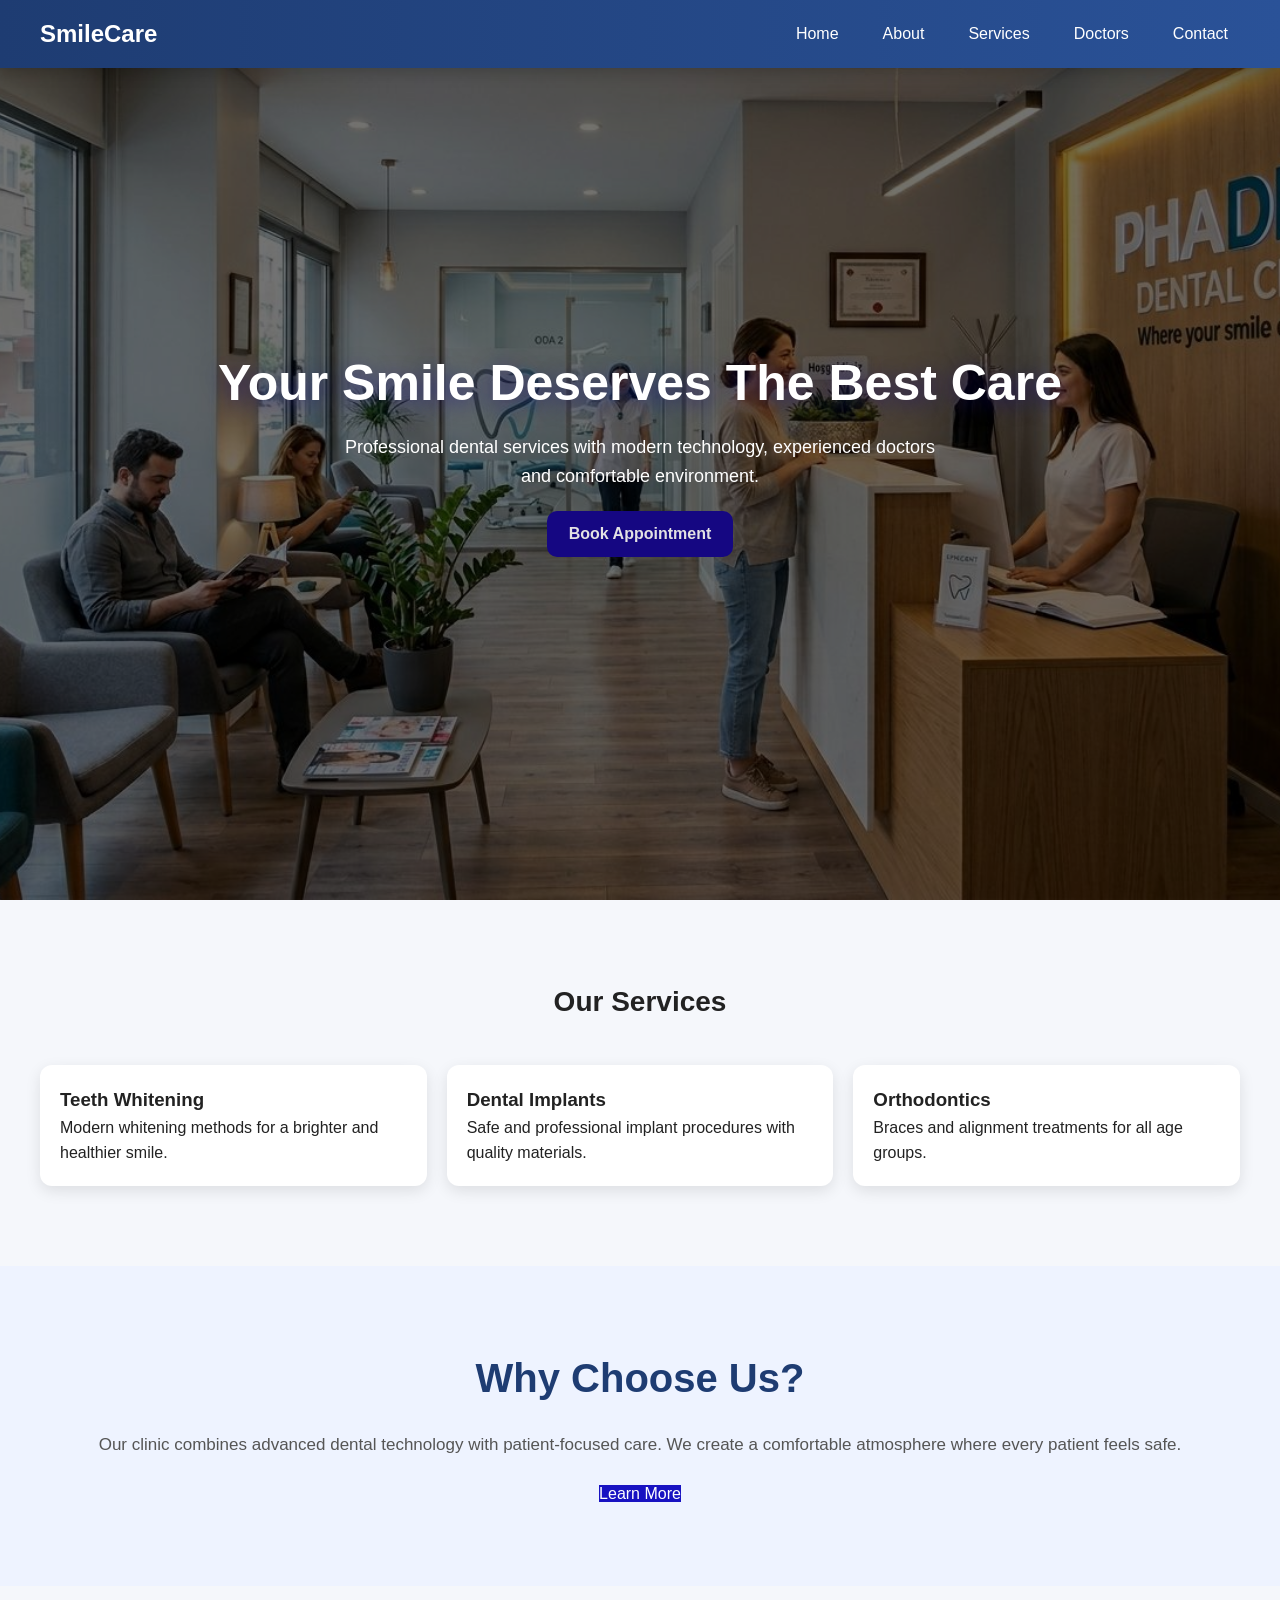
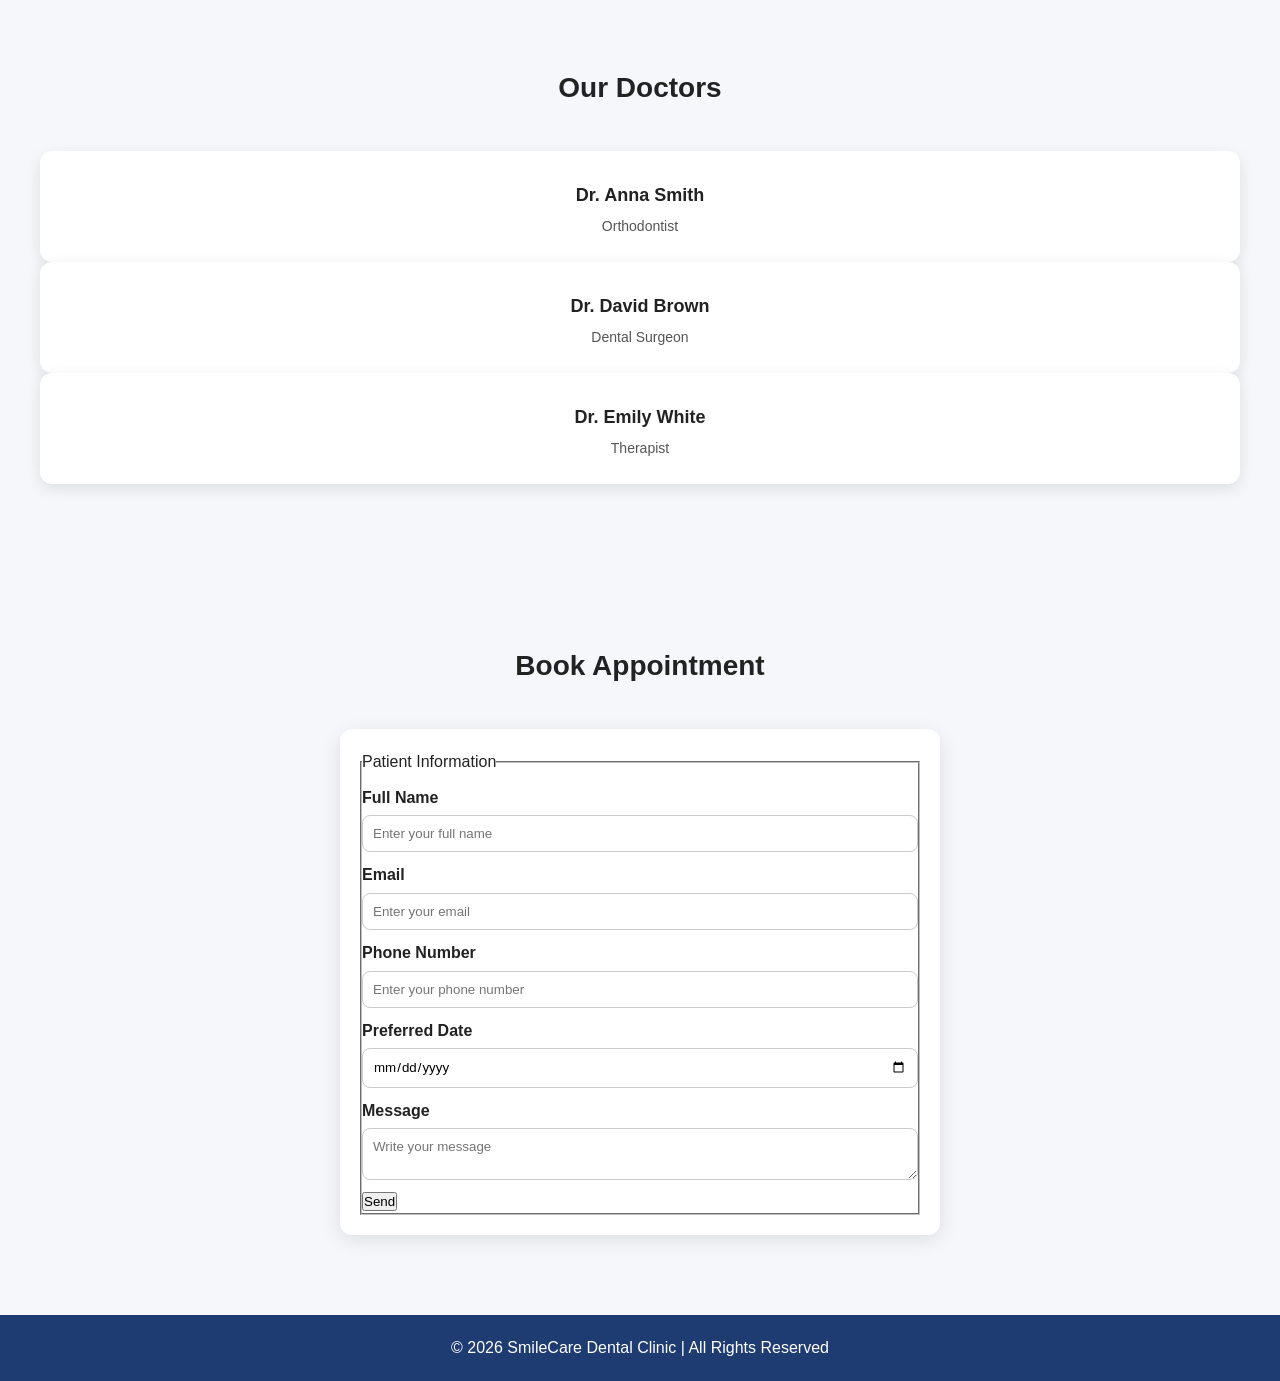
==== index.html @ df33c520 "first commit" ====
<!DOCTYPE html>
<html lang="en">

<head>
    <meta charset="UTF-8">
    <meta name="viewport" content="width=device-width, initial-scale=1.0">
    <title>Dental Clinic</title>

    <!-- Common CSS File -->
    <link rel="stylesheet" href="css/style.css">
</head>

<body>

    <!-- HEADER -->
    <header class="header">

        <div class="logo">
            <h1>SmileCare</h1>
        </div>

        <nav class="navbar">
            <ul class="nav-links">
                <li><a href="index.html">Home</a></li>
                <li><a href="about.html">About</a></li>
                <li><a href="services.html">Services</a></li>
                <li><a href="doctors.html">Doctors</a></li>
                <li><a href="contact.html">Contact</a></li>
            </ul>
        </nav>

    </header>

    <!-- HERO SECTION -->
    <main>

        <section class="hero">

            <div class="hero-content">

                <h2>Your Smile Deserves The Best Care</h2>

                <p>
                    Professional dental services with modern technology,
                    experienced doctors and comfortable environment.
                </p>

                <a href="contact.html" class="btn">
                    Book Appointment
                </a>

            </div>

        </section>

        <!-- SERVICES SECTION -->
        <section class="services">

            <h2 class="section-title">Our Services</h2>

            <div class="service-cards">

                <article class="card">

                    <h3>Teeth Whitening</h3>

                    <p>
                        Modern whitening methods for a brighter and healthier smile.
                    </p>

                </article>

                <article class="card">

                    <h3>Dental Implants</h3>

                    <p>
                        Safe and professional implant procedures with quality materials.
                    </p>

                </article>

                <article class="card">

                    <h3>Orthodontics</h3>

                    <p>
                        Braces and alignment treatments for all age groups.
                    </p>

                </article>

            </div>

        </section>

        <!-- ABOUT SECTION -->
        <section class="about-preview">

            <div class="about-text">

                <h2>Why Choose Us?</h2>

                <p>
                    Our clinic combines advanced dental technology with patient-focused care.
                    We create a comfortable atmosphere where every patient feels safe.
                </p>

                <a href="about.html" class="btn-secondary">
                    Learn More
                </a>

            </div>

        </section>

        <!-- DOCTORS SECTION -->
        <section class="doctors-preview">

            <h2 class="section-title">Our Doctors</h2>

            <div class="doctor-container">

                <article class="doctor-card">

                    <h3>Dr. Anna Smith</h3>

                    <p>Orthodontist</p>

                </article>

                <article class="doctor-card">

                    <h3>Dr. David Brown</h3>

                    <p>Dental Surgeon</p>

                </article>

                <article class="doctor-card">

                    <h3>Dr. Emily White</h3>

                    <p>Therapist</p>

                </article>

            </div>

        </section>

        <!-- APPOINTMENT FORM -->
        <section class="appointment">

            <h2 class="section-title">Book Appointment</h2>

            <form class="appointment-form">

                <fieldset>

                    <legend>Patient Information</legend>

                    <label for="fullname">Full Name</label>
                    <input type="text" id="fullname" name="fullname" placeholder="Enter your full name">

                    <label for="email">Email</label>
                    <input type="email" id="email" name="email" placeholder="Enter your email">

                    <label for="phone">Phone Number</label>
                    <input type="tel" id="phone" name="phone" placeholder="Enter your phone number">

                    <label for="date">Preferred Date</label>
                    <input type="date" id="date" name="date">

                    <label for="message">Message</label>
                    <textarea id="message" name="message" placeholder="Write your message"></textarea>

                    <button type="submit" class="submit-btn">
                        Send
                    </button>

                </fieldset>

            </form>

        </section>

    </main>

    <!-- FOOTER -->
    <footer class="footer">

        <p>
            © 2026 SmileCare Dental Clinic | All Rights Reserved
        </p>

    </footer>

    <!-- JavaScript File -->
    <script src="js/script.js"></script>

</body>

</html>
---- css/style.css ----
/* RESET */
* {
    margin: 0;
    padding: 0;
    box-sizing: border-box;
    font-family: Arial, sans-serif;
}

body {
    background: #f5f7fb;
    color: #222;
    line-height: 1.6;
}

/* ================= HEADER ================= */

.header {
    position: fixed;
    top: 0;
    left: 0;
    width: 100%;
    background: linear-gradient(90deg, #1e3c72, #2a5298);
    display: flex;
    justify-content: space-between;
    align-items: center;
    padding: 15px 40px;
    z-index: 1000;
    box-shadow: 0 4px 15px rgba(0, 0, 0, 0.2);
}

.logo h1 {
    color: white;
    font-size: 24px;
}

.nav-links {
    list-style: none;
    display: flex;
    gap: 20px;
}

.nav-links a {
    color: white;
    text-decoration: none;
    padding: 8px 12px;
    border-radius: 6px;
    transition: 0.3s;
}

.nav-links a:hover,
.nav-links a.active {
    background: rgba(255, 255, 255, 0.2);
}

/* ================= HERO ================= */

.hero {
    height: 100vh;
    width: 100%;

    background-image: url("../images/PhadentDentalClinicPhoto.jpeg");
    background-size: cover;
    background-position: center;
    background-repeat: no-repeat;

    display: flex;
    justify-content: center;
    align-items: center;

    position: relative;
    color: white;
}

/* DARK OVERLAY  */
.hero::before {
    content: "";
    position: absolute;
    top: 0;
    left: 0;

    width: 100%;
    height: 100%;

    background: rgba(0, 0, 0, 0.55);
}


.hero-content {
    position: relative;
    text-align: center;
    z-index: 2;

    animation: fadeUp 1s ease-in-out;
}

.hero h2 {
    font-size: 50px;
    font-weight: bold;
    text-shadow: 0 5px 20px rgba(16, 6, 133, 0.5);
}

.hero p {
    margin-top: 10px;
    font-size: 18px;
    max-width: 600px;
    margin-left: auto;
    margin-right: auto;
}

/* BUTTON */
.btn {
    margin-top: 20px;
    padding: 10px 22px;
    border-radius: 10px;
    background: #150782;
    color: #e3e2e4;
    font-weight: bold;
    transition: 0.3s;

    text-decoration: none;
    display: inline-block;
}

.btn:hover {
    transform: scale(1.08);
    box-shadow: 0 10px 25px rgba(0, 0, 0, 0.3);
}

.btn-secondary {
    background: #1812c2;
    color: white;

    text-decoration: none;
}

.btn-secondary:hover {
    opacity: 0.8;
}

/* ================= SECTIONS ================= */

section {
    padding: 80px 40px;
}

.section-title {
    text-align: center;
    margin-bottom: 40px;
    font-size: 28px;
}

/* ================= GRID CARDS ================= */

.service-cards,

.value-cards {
    display: grid;
    grid-template-columns: repeat(auto-fit, minmax(250px, 1fr));
    gap: 20px;
}

.card,
.doctor-card,
.service-card,
.value-card {
    background: white;
    padding: 20px;
    border-radius: 12px;
    box-shadow: 0 5px 15px rgba(0, 0, 0, 0.1);
    transition: 0.3s;
}

.card:hover,
.doctor-card:hover,
.service-card:hover,
.value-card:hover {
    transform: translateY(-5px);
}

/* ================= ABOUT ================= */

.about-preview {
    background: #eef3ff;
    display: flex;
    justify-content: center;
    text-align: center;
}

/* ================= FORM ================= */

form {
    max-width: 600px;
    margin: auto;
    background: white;
    padding: 20px;
    border-radius: 12px;
    box-shadow: 0 5px 20px rgba(0, 0, 0, 0.1);
}

label {
    display: block;
    margin-top: 10px;
    font-weight: bold;
}

input,
textarea {
    width: 100%;
    padding: 10px;
    margin-top: 5px;
    border: 1px solid #ccc;
    border-radius: 8px;
    outline: none;
    transition: 0.3s;
}

input:focus,
textarea:focus {
    border-color: #1e3c72;
    box-shadow: 0 0 5px rgba(30, 60, 114, 0.3);
}

/* ================= FOOTER ================= */

.footer {
    text-align: center;
    padding: 20px;
    background: #1e3c72;
    color: white;
}

/* ================= HERO PAGES ================= */

.page-hero {
    padding-top: 120px;
    text-align: center;
    background: linear-gradient(90deg, #eef3ff, #ffffff);
}

/* ================= ANIMATION ================= */

@keyframes fadeUp {
    from {
        opacity: 0;
        transform: translateY(30px);
    }

    to {
        opacity: 1;
        transform: translateY(0);
    }
}

/* ================= RESPONSIVE ================= */

@media (max-width: 768px) {

    .header {
        flex-direction: column;
        text-align: center;
    }

    .nav-links {
        flex-direction: column;
        gap: 10px;
        margin-top: 10px;
    }

    .hero h2 {
        font-size: 28px;
    }

    section {
        padding: 50px 20px;
    }
}


/* burger animation */
.burger {
    display: none;
    font-size: 28px;
    color: white;
    cursor: pointer;
    transition: 0.3s;
}

.burger.open {
    transform: rotate(90deg);
}

/* MOBILE MENU - smooth slide */
@media (max-width: 768px) {

    .burger {
        display: block;
    }

    .navbar {
        position: absolute;
        top: 70px;
        left: 0;
        width: 100%;
        background: linear-gradient(90deg, #1e3c72, #2a5298);

        display: flex;
        flex-direction: column;

        max-height: 0;
        overflow: hidden;

        transition: max-height 0.4s ease;
    }

    .navbar.active {
        max-height: 300px;
    }

    .nav-links {
        flex-direction: column;
        gap: 10px;
        padding: 10px 0;
    }
}

.doctor-grid {
    display: grid;
    grid-template-columns: repeat(3, 1fr);
    gap: 20px;
    max-width: 1000px;
    margin: 0 auto;
    padding: 40px;
}

.doctor-card {
    background: #fff;
    border-radius: 12px;
    overflow: hidden;
    text-align: center;
    box-shadow: 0 5px 15px rgba(0, 0, 0, 0.1);
    transition: 0.3s;
}

.doctor-card:hover {
    transform: translateY(-5px);
}

.doctor-card img {
    width: 100%;
    height: 150px;
    object-fit: cover;
    display: block;
}

.doctor-card h3 {
    margin-top: 10px;
    font-size: 18px;
}

.doctor-card p {
    margin: 5px 0;
    font-size: 14px;
    color: #555;
}

/* CONTACT SECTION */
.contact-section {
    display: flex;
    justify-content: center;
    align-items: stretch;
    gap: 30px;
    flex-wrap: wrap;
    padding: 60px 40px;
}

/* LEFT INFO */
.contact-info {
    flex: 1;
    min-width: 280px;
    max-width: 400px;

    background: linear-gradient(135deg, #1e3c72, #2a5298);
    color: white;

    padding: 30px;
    border-radius: 20px;

    box-shadow: 0 10px 30px rgba(0, 0, 0, 0.15);

    transition: 0.3s;
}

.contact-info:hover {
    transform: translateY(-5px);
}

.contact-info h3 {
    margin-bottom: 20px;
    font-size: 28px;
}

.contact-info p {
    margin-bottom: 15px;
    font-size: 16px;
}

/* FORM */
.contact-form {
    flex: 1;
    min-width: 320px;
    max-width: 550px;

    background: rgba(255, 255, 255, 0.8);
    backdrop-filter: blur(10px);

    padding: 30px;
    border-radius: 20px;

    box-shadow: 0 10px 30px rgba(0, 0, 0, 0.1);
}

/* FIELDSET */
.contact-form fieldset {
    border: none;
}

/* LEGEND */
.contact-form legend {
    font-size: 26px;
    font-weight: bold;
    margin-bottom: 20px;
    color: #1e3c72;
}

/* INPUTS */
.contact-form input,
.contact-form textarea {
    width: 100%;
    padding: 14px;
    margin-top: 8px;
    margin-bottom: 18px;

    border: 1px solid #d0d7e2;
    border-radius: 12px;

    background: #f9fbff;

    transition: 0.3s;
}

.contact-form input:focus,
.contact-form textarea:focus {
    border-color: #2a5298;
    box-shadow: 0 0 10px rgba(42, 82, 152, 0.2);
    outline: none;
}

/* BUTTON */
.contact-form button {
    width: 100%;
    padding: 14px;

    border: none;
    border-radius: 12px;

    background: linear-gradient(90deg, #1e3c72, #2a5298);
    color: white;

    font-size: 16px;
    font-weight: bold;

    cursor: pointer;
    transition: 0.3s;
}

.contact-form button:hover {
    transform: scale(1.03);
    box-shadow: 0 8px 20px rgba(0, 0, 0, 0.2);
}

/* ABOUT SECTION */
.about-grid {
    display: grid;
    grid-template-columns: 1fr 1fr;
    gap: 50px;
    align-items: center;

    max-width: 1200px;
    margin: 0 auto;
}

.about-text h2 {
    font-size: 40px;
    color: #1e3c72;
    margin-bottom: 20px;
}

.about-text p {
    margin-bottom: 20px;
    color: #555;
    font-size: 17px;
    line-height: 1.8;
}

/* IMAGE */
.about-image img {
    width: 100%;
    height: 420px;
    object-fit: cover;

    border-radius: 20px;

    box-shadow: 0 10px 30px rgba(0, 0, 0, 0.15);

    transition: 0.4s;
}

.about-image img:hover {
    transform: scale(1.02);
}

/* STATS */
.stats {
    background: linear-gradient(90deg, #1e3c72, #2a5298);
    color: white;
}

.stats-grid {
    display: grid;
    grid-template-columns: repeat(4, 1fr);
    gap: 20px;

    max-width: 1100px;
    margin: 0 auto;
    text-align: center;
}

.stat-box {
    background: rgba(255, 255, 255, 0.1);
    padding: 30px;
    border-radius: 16px;

    backdrop-filter: blur(5px);

    transition: 0.3s;
}

.stat-box:hover {
    transform: translateY(-5px);
}

.stat-box h3 {
    font-size: 40px;
    margin-bottom: 10px;
}

/* CTA */
.cta {
    text-align: center;
    background: #eef3ff;
}

.cta h2 {
    font-size: 38px;
    margin-bottom: 20px;
    color: #1e3c72;
}
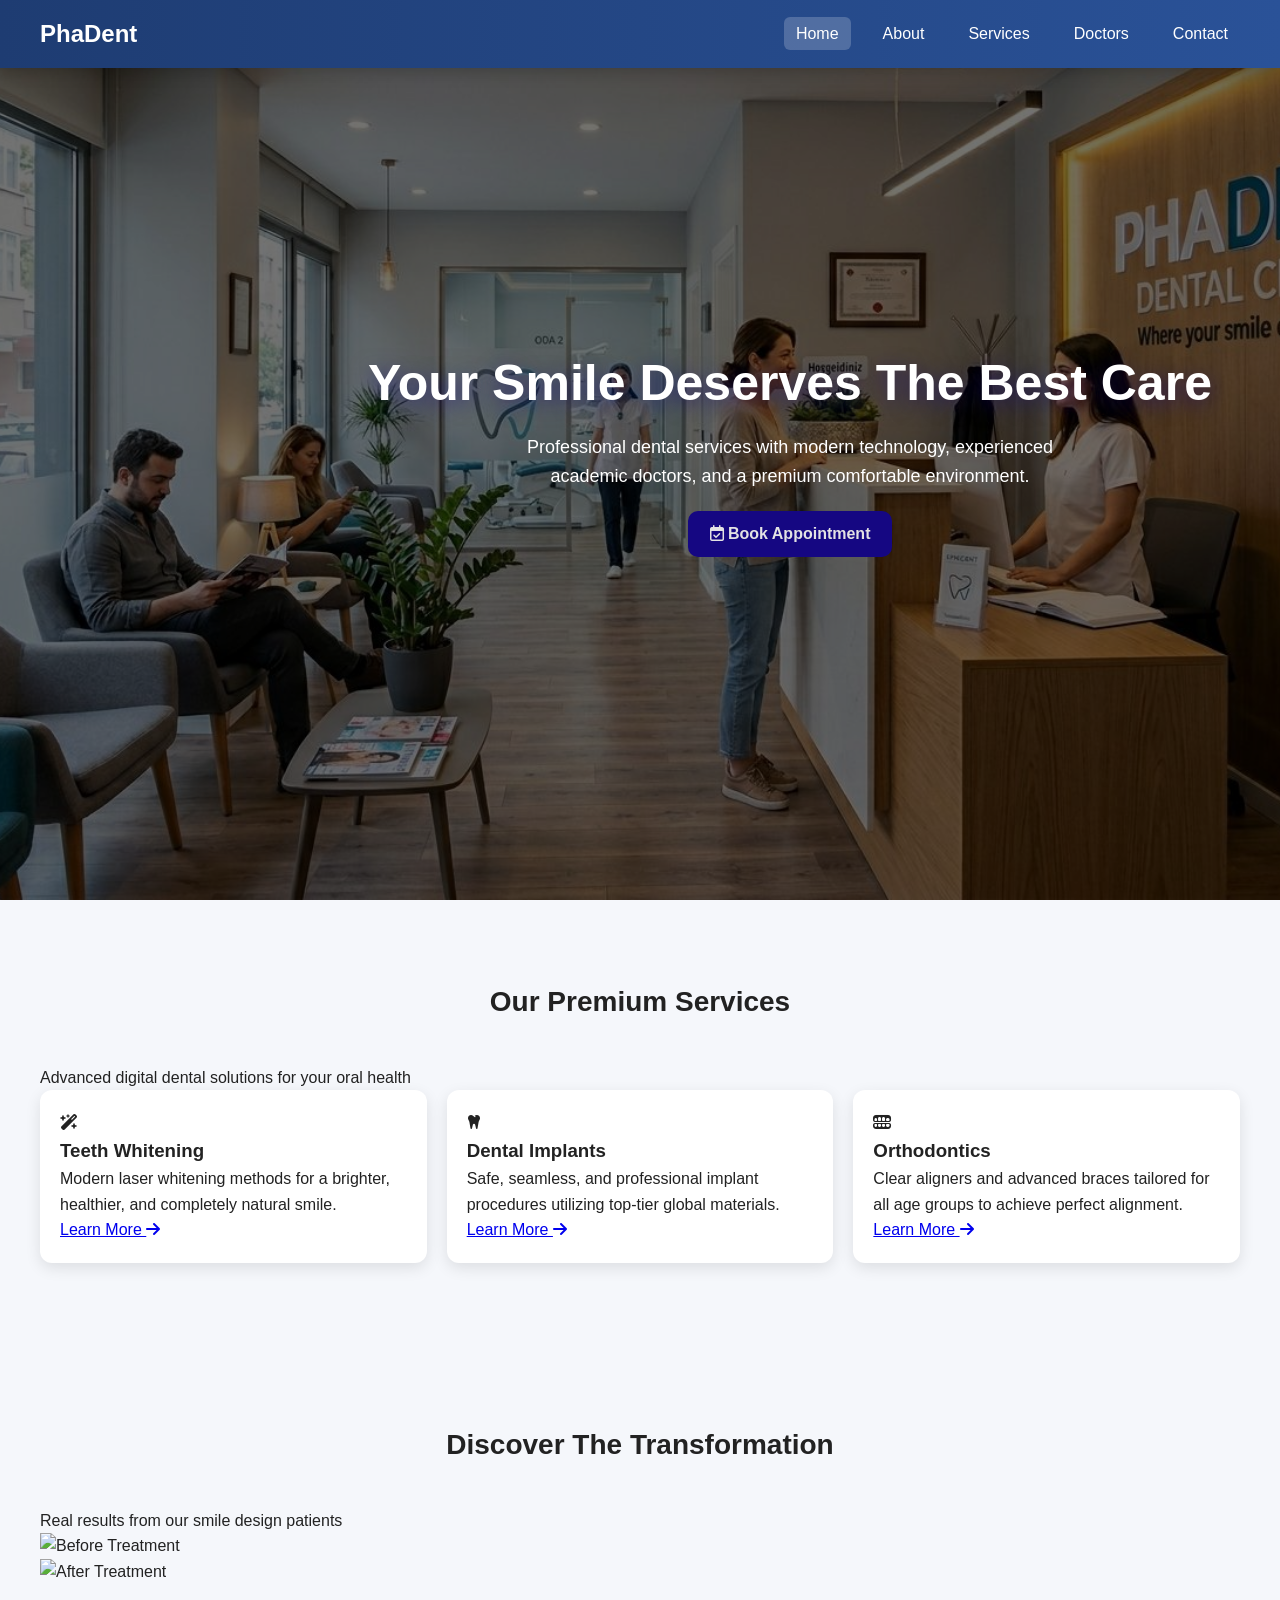
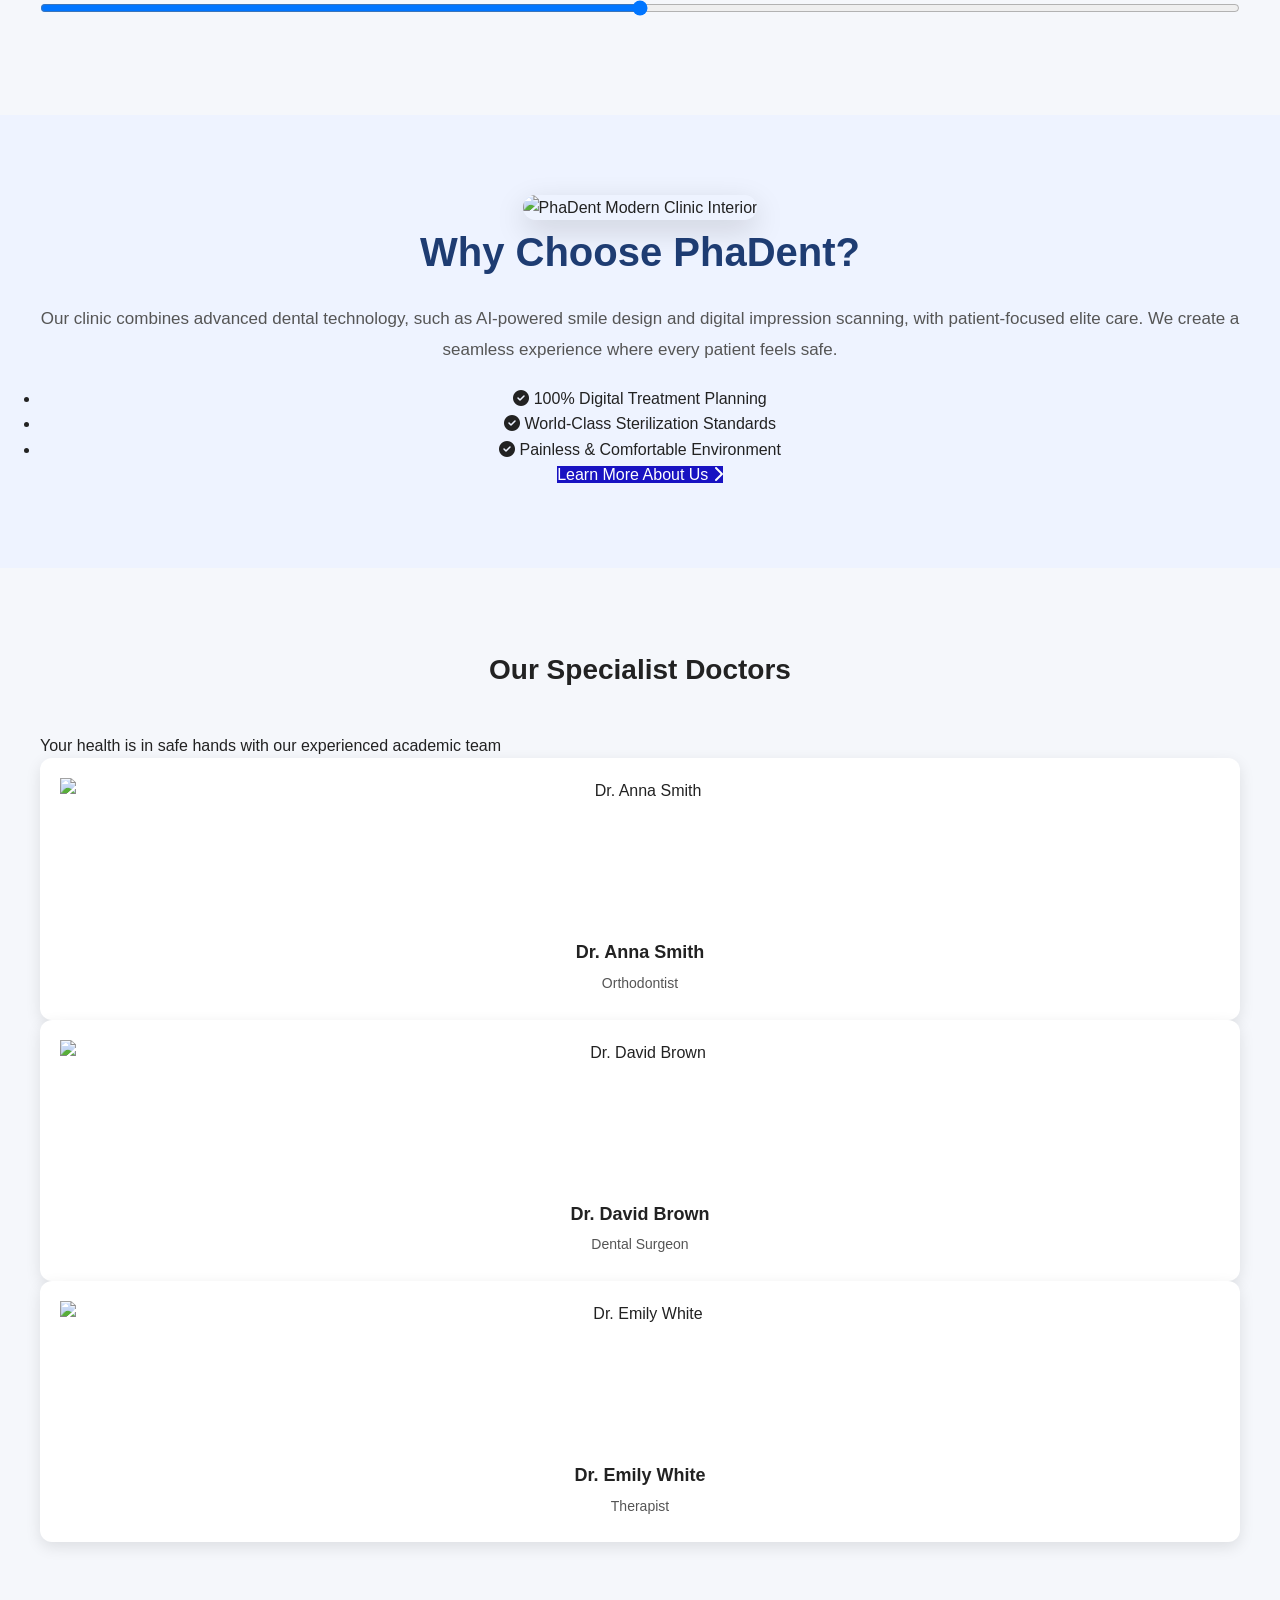
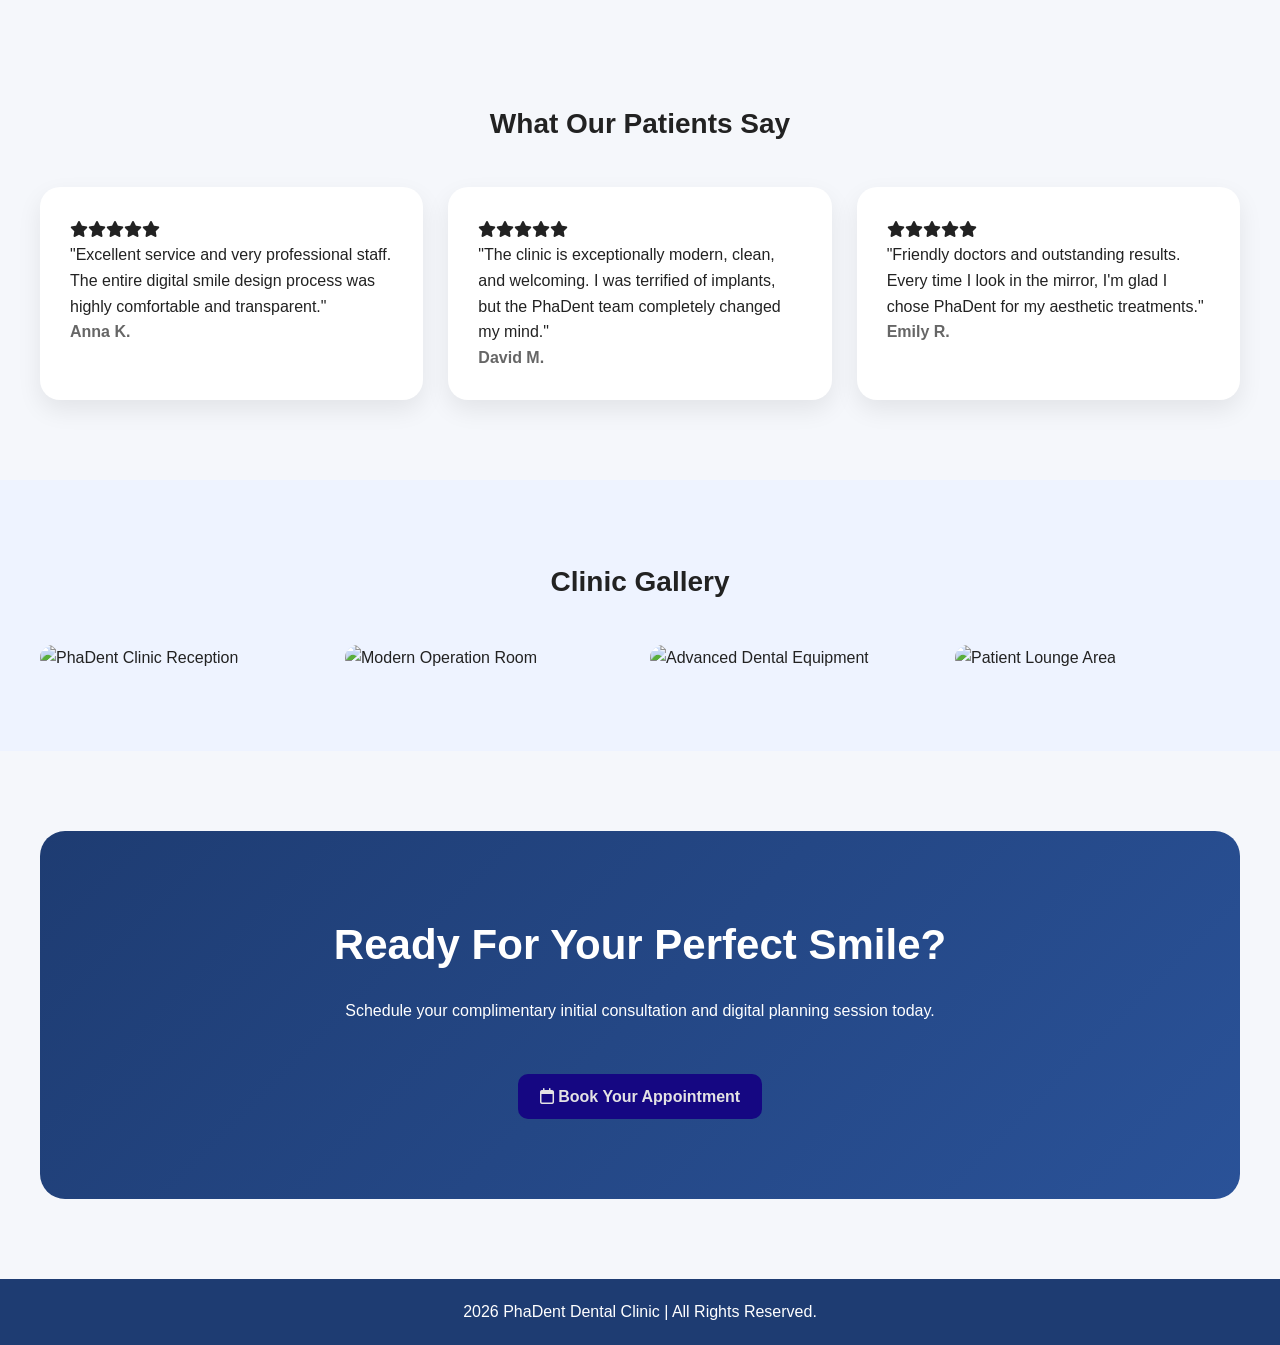
==== commit dea91261: "website updates" ====
--- a/index.html
+++ b/index.html
@@ -4,7 +4,10 @@
 <head>
     <meta charset="UTF-8">
     <meta name="viewport" content="width=device-width, initial-scale=1.0">
-    <title>Dental Clinic</title>
+    <title>PhaDent Dental Clinic | Exclusive Smile Design</title>
+
+    <!-- FontAwesome Icons (Added for modern service and button icons) -->
+    <link rel="stylesheet" href="https://cdnjs.cloudflare.com/ajax/libs/font-awesome/6.4.0/css/all.min.css">
 
     <!-- Common CSS File -->
     <link rel="stylesheet" href="css/style.css">
@@ -14,191 +17,220 @@
 
     <!-- HEADER -->
     <header class="header">
-
         <div class="logo">
-            <h1>SmileCare</h1>
+            <h1>Pha<span>Dent</span></h1>
         </div>
 
         <nav class="navbar">
             <ul class="nav-links">
-                <li><a href="index.html">Home</a></li>
+                <li><a href="index.html" class="active">Home</a></li>
                 <li><a href="about.html">About</a></li>
                 <li><a href="services.html">Services</a></li>
                 <li><a href="doctors.html">Doctors</a></li>
                 <li><a href="contact.html">Contact</a></li>
             </ul>
         </nav>
-
     </header>
 
-    <!-- HERO SECTION -->
     <main>
-
+        <!-- 1. HERO SECTION (Cinematic Video Background) -->
         <section class="hero">
+            <div class="video-background">
+                <video autoplay loop muted playsinline>
+                    <source src="videos/clinic-hero-bg.mp4" type="video/mp4">
+                    <!-- Fallback image if video fails to load -->
+                    <img src="images/hero-fallback.jpg" alt="PhaDent Clinic">
+                </video>
+                <div class="video-overlay"></div>
+            </div>
 
             <div class="hero-content">
-
                 <h2>Your Smile Deserves The Best Care</h2>
-
                 <p>
                     Professional dental services with modern technology,
-                    experienced doctors and comfortable environment.
+                    experienced academic doctors, and a premium comfortable environment.
                 </p>
-
-                <a href="contact.html" class="btn">
-                    Book Appointment
+                <a href="contact.html" class="btn btn-primary animate-btn">
+                    <i class="fa-regular fa-calendar-check"></i> Book Appointment
                 </a>
-
-            </div>
-
-        </section>
-
-        <!-- SERVICES SECTION -->
+            </div>
+        </section>
+
+        <!-- 2. SERVICES SECTION -->
         <section class="services">
-
-            <h2 class="section-title">Our Services</h2>
+            <h2 class="section-title">Our Premium Services</h2>
+            <p class="section-subtitle">Advanced digital dental solutions for your oral health</p>
 
             <div class="service-cards">
-
                 <article class="card">
-
+                    <div class="card-icon"><i class="fa-solid fa-wand-magic-sparkles"></i></div>
                     <h3>Teeth Whitening</h3>
-
+                    <p>Modern laser whitening methods for a brighter, healthier, and completely natural smile.</p>
+                    <a href="services.html" class="card-link">Learn More <i class="fa-solid fa-arrow-right"></i></a>
+                </article>
+
+                <article class="card">
+                    <div class="card-icon"><i class="fa-solid fa-tooth"></i></div>
+                    <h3>Dental Implants</h3>
+                    <p>Safe, seamless, and professional implant procedures utilizing top-tier global materials.</p>
+                    <a href="services.html" class="card-link">Learn More <i class="fa-solid fa-arrow-right"></i></a>
+                </article>
+
+                <article class="card">
+                    <div class="card-icon"><i class="fa-solid fa-teeth-open"></i></div>
+                    <h3>Orthodontics</h3>
+                    <p>Clear aligners and advanced braces tailored for all age groups to achieve perfect alignment.</p>
+                    <a href="services.html" class="card-link">Learn More <i class="fa-solid fa-arrow-right"></i></a>
+                </article>
+            </div>
+        </section>
+
+        <!-- INTERACTIVE BEFORE/AFTER SECTION -->
+        <section class="before-after-section">
+            <h2 class="section-title">Discover The Transformation</h2>
+            <p class="section-subtitle">Real results from our smile design patients</p>
+
+            <div class="before-after-container">
+                <div class="img-container before-img">
+                    <img src="images/before-teeth.jpg" alt="Before Treatment">
+                </div>
+                <div class="img-container after-img">
+                    <img src="images/after-teeth.jpg" alt="After Treatment">
+                </div>
+                <!-- Interactive slider range input -->
+                <input type="range" min="0" max="100" value="50" class="slider" id="beforeAfterSlider">
+                <div class="slider-button"></div>
+            </div>
+        </section>
+
+        <!-- 3. ABOUT SECTION -->
+        <section class="about-preview">
+            <div class="about-container">
+                <div class="about-image">
+                    <img src="images/clinic-interior.jpg" alt="PhaDent Modern Clinic Interior">
+                </div>
+                <div class="about-text">
+                    <h2>Why Choose PhaDent?</h2>
                     <p>
-                        Modern whitening methods for a brighter and healthier smile.
+                        Our clinic combines advanced dental technology, such as AI-powered smile design
+                        and digital impression scanning, with patient-focused elite care.
+                        We create a seamless experience where every patient feels safe.
                     </p>
-
-                </article>
-
-                <article class="card">
-
-                    <h3>Dental Implants</h3>
-
-                    <p>
-                        Safe and professional implant procedures with quality materials.
-                    </p>
-
-                </article>
-
-                <article class="card">
-
-                    <h3>Orthodontics</h3>
-
-                    <p>
-                        Braces and alignment treatments for all age groups.
-                    </p>
-
-                </article>
-
-            </div>
-
-        </section>
-
-        <!-- ABOUT SECTION -->
-        <section class="about-preview">
-
-            <div class="about-text">
-
-                <h2>Why Choose Us?</h2>
-
-                <p>
-                    Our clinic combines advanced dental technology with patient-focused care.
-                    We create a comfortable atmosphere where every patient feels safe.
-                </p>
-
-                <a href="about.html" class="btn-secondary">
-                    Learn More
+                    <ul class="about-features">
+                        <li><i class="fa-solid fa-circle-check"></i> 100% Digital Treatment Planning</li>
+                        <li><i class="fa-solid fa-circle-check"></i> World-Class Sterilization Standards</li>
+                        <li><i class="fa-solid fa-circle-check"></i> Painless & Comfortable Environment</li>
+                    </ul>
+                    <a href="about.html" class="btn-secondary">
+                        Learn More About Us <i class="fa-solid fa-chevron-right"></i>
+                    </a>
+                </div>
+            </div>
+        </section>
+
+        <!-- 4. DOCTORS SECTION -->
+        <section class="doctors-preview">
+            <h2 class="section-title">Our Specialist Doctors</h2>
+            <p class="section-subtitle">Your health is in safe hands with our experienced academic team</p>
+
+            <div class="doctor-container">
+                <article class="doctor-card">
+                    <div class="doctor-img">
+                        <img src="images/doctor-anna.jpg" alt="Dr. Anna Smith">
+                    </div>
+                    <h3>Dr. Anna Smith</h3>
+                    <p class="specialty">Orthodontist</p>
+                </article>
+
+                <article class="doctor-card">
+                    <div class="doctor-img">
+                        <img src="images/doctor-david.jpg" alt="Dr. David Brown">
+                    </div>
+                    <h3>Dr. David Brown</h3>
+                    <p class="specialty">Dental Surgeon</p>
+                </article>
+
+                <article class="doctor-card">
+                    <div class="doctor-img">
+                        <img src="images/doctor-emily.jpg" alt="Dr. Emily White">
+                    </div>
+                    <h3>Dr. Emily White</h3>
+                    <p class="specialty">Therapist</p>
+                </article>
+            </div>
+        </section>
+
+        <!-- 5. TESTIMONIALS -->
+        <section class="testimonials">
+            <h2 class="section-title">What Our Patients Say</h2>
+
+            <div class="testimonial-grid">
+                <div class="testimonial-card">
+                    <div class="stars">
+                        <i class="fa-solid fa-star"></i><i class="fa-solid fa-star"></i><i
+                            class="fa-solid fa-star"></i><i class="fa-solid fa-star"></i><i
+                            class="fa-solid fa-star"></i>
+                    </div>
+                    <p>"Excellent service and very professional staff. The entire digital smile design process was
+                        highly comfortable and transparent."</p>
+                    <span class="patient-name">Anna K.</span>
+                </div>
+
+                <div class="testimonial-card">
+                    <div class="stars">
+                        <i class="fa-solid fa-star"></i><i class="fa-solid fa-star"></i><i
+                            class="fa-solid fa-star"></i><i class="fa-solid fa-star"></i><i
+                            class="fa-solid fa-star"></i>
+                    </div>
+                    <p>"The clinic is exceptionally modern, clean, and welcoming. I was terrified of implants, but the
+                        PhaDent team completely changed my mind."</p>
+                    <span class="patient-name">David M.</span>
+                </div>
+
+                <div class="testimonial-card">
+                    <div class="stars">
+                        <i class="fa-solid fa-star"></i><i class="fa-solid fa-star"></i><i
+                            class="fa-solid fa-star"></i><i class="fa-solid fa-star"></i><i
+                            class="fa-solid fa-star"></i>
+                    </div>
+                    <p>"Friendly doctors and outstanding results. Every time I look in the mirror, I'm glad I chose
+                        PhaDent for my aesthetic treatments."</p>
+                    <span class="patient-name">Emily R.</span>
+                </div>
+            </div>
+        </section>
+
+        <!-- 6. GALLERY -->
+        <section class="gallery-preview">
+            <h2 class="section-title">Clinic Gallery</h2>
+
+            <div class="gallery-grid">
+                <div class="gallery-item"><img src="images/gallery1.jpg" alt="PhaDent Clinic Reception"></div>
+                <div class="gallery-item"><img src="images/gallery2.jpg" alt="Modern Operation Room"></div>
+                <div class="gallery-item"><img src="images/gallery3.jpg" alt="Advanced Dental Equipment"></div>
+                <div class="gallery-item"><img src="images/gallery4.jpg" alt="Patient Lounge Area"></div>
+            </div>
+        </section>
+
+        <!-- 7. CALL TO ACTION -->
+        <section class="home-cta">
+            <div class="cta-content">
+                <h2>Ready For Your Perfect Smile?</h2>
+                <p>Schedule your complimentary initial consultation and digital planning session today.</p>
+                <a href="contact.html" class="btn btn-white">
+                    <i class="fa-regular fa-calendar"></i> Book Your Appointment
                 </a>
-
-            </div>
-
-        </section>
-
-        <!-- DOCTORS SECTION -->
-        <section class="doctors-preview">
-
-            <h2 class="section-title">Our Doctors</h2>
-
-            <div class="doctor-container">
-
-                <article class="doctor-card">
-
-                    <h3>Dr. Anna Smith</h3>
-
-                    <p>Orthodontist</p>
-
-                </article>
-
-                <article class="doctor-card">
-
-                    <h3>Dr. David Brown</h3>
-
-                    <p>Dental Surgeon</p>
-
-                </article>
-
-                <article class="doctor-card">
-
-                    <h3>Dr. Emily White</h3>
-
-                    <p>Therapist</p>
-
-                </article>
-
-            </div>
-
-        </section>
-
-        <!-- APPOINTMENT FORM -->
-        <section class="appointment">
-
-            <h2 class="section-title">Book Appointment</h2>
-
-            <form class="appointment-form">
-
-                <fieldset>
-
-                    <legend>Patient Information</legend>
-
-                    <label for="fullname">Full Name</label>
-                    <input type="text" id="fullname" name="fullname" placeholder="Enter your full name">
-
-                    <label for="email">Email</label>
-                    <input type="email" id="email" name="email" placeholder="Enter your email">
-
-                    <label for="phone">Phone Number</label>
-                    <input type="tel" id="phone" name="phone" placeholder="Enter your phone number">
-
-                    <label for="date">Preferred Date</label>
-                    <input type="date" id="date" name="date">
-
-                    <label for="message">Message</label>
-                    <textarea id="message" name="message" placeholder="Write your message"></textarea>
-
-                    <button type="submit" class="submit-btn">
-                        Send
-                    </button>
-
-                </fieldset>
-
-            </form>
-
-        </section>
-
+            </div>
+        </section>
     </main>
 
     <!-- FOOTER -->
     <footer class="footer">
-
-        <p>
-            © 2026 SmileCare Dental Clinic | All Rights Reserved
-        </p>
-
+        <p> 2026 PhaDent Dental Clinic | All Rights Reserved.</p>
     </footer>
 
     <!-- JavaScript File -->
     <script src="js/script.js"></script>
-
 </body>
 
 </html>
--- a/css/style.css
+++ b/css/style.css
@@ -564,4 +564,317 @@
     font-size: 38px;
     margin-bottom: 20px;
     color: #1e3c72;
+}
+
+/* ================= SERVICES PAGE ================= */
+
+.service-section {
+    padding: 80px 40px;
+}
+
+.service-content {
+    display: flex;
+    align-items: center;
+    justify-content: center;
+    gap: 60px;
+
+    max-width: 1200px;
+    margin: 0 auto;
+}
+
+.service-content.reverse {
+    flex-direction: row-reverse;
+}
+
+/* TEXT SIDE */
+
+.service-text {
+    flex: 1;
+}
+
+.service-text h2 {
+    font-size: 40px;
+    color: #1e3c72;
+    margin-bottom: 20px;
+}
+
+.service-text p {
+    font-size: 17px;
+    color: #555;
+    line-height: 1.8;
+}
+
+/* IMAGE SIDE */
+
+.service-image {
+    flex: 1;
+}
+
+.service-image img {
+    width: 100%;
+    height: 350px;
+
+    object-fit: cover;
+
+    border-radius: 20px;
+
+    box-shadow: 0 10px 30px rgba(0, 0, 0, 0.15);
+
+    transition: 0.4s;
+}
+
+.service-image img:hover {
+    transform: scale(1.03);
+}
+
+/* MOBILE RESPONSIVE */
+
+@media (max-width: 768px) {
+
+    .service-content,
+    .service-content.reverse {
+        flex-direction: column;
+    }
+
+    .service-text h2 {
+        font-size: 30px;
+    }
+
+    .service-image img {
+        height: 250px;
+    }
+}
+
+/* ================= NEW SERVICES DESIGN ================= */
+
+.service-stats {
+    display: grid;
+    grid-template-columns: repeat(4, 1fr);
+    gap: 25px;
+    max-width: 1200px;
+    margin: 40px auto;
+    padding: 0 40px;
+}
+
+.stat-card {
+    background: rgb(25, 2, 76);
+    padding: 35px;
+    text-align: center;
+
+    border-radius: 20px;
+
+    box-shadow: 0 10px 25px rgba(0, 0, 0, 0.08);
+
+    transition: 0.3s;
+}
+
+.stat-card:hover {
+    transform: translateY(-8px);
+}
+
+.stat-card h3 {
+    font-size: 40px;
+    color: #1e3c72;
+    margin-bottom: 10px;
+}
+
+.stat-card p {
+    color: #666;
+}
+
+.service-tag {
+    display: inline-block;
+
+    padding: 8px 16px;
+
+    background: rgba(42, 82, 152, 0.1);
+    color: #2a5298;
+
+    border-radius: 30px;
+
+    font-size: 14px;
+    font-weight: bold;
+
+    margin-bottom: 15px;
+}
+
+.service-features {
+    list-style: none;
+    margin-top: 25px;
+}
+
+.service-features li {
+    margin-bottom: 12px;
+    font-size: 16px;
+    color: #444;
+}
+
+.service-section:nth-of-type(even) {
+    background: #f9fbff;
+}
+
+.service-text .btn {
+    margin-top: 25px;
+}
+
+.service-image img {
+    height: 420px;
+}
+
+.service-cta {
+    text-align: center;
+
+    background: linear-gradient(135deg, #1e3c72, #2a5298);
+
+    color: white;
+
+    border-radius: 25px;
+
+    max-width: 1200px;
+    margin: 80px auto;
+
+    padding: 80px 40px;
+}
+
+.service-cta h2 {
+    font-size: 42px;
+    margin-bottom: 20px;
+}
+
+.service-cta p {
+    max-width: 700px;
+    margin: 0 auto 30px;
+    font-size: 18px;
+}
+
+.service-cta .btn {
+    background: rgb(234, 233, 233);
+    color: #1e3c72;
+}
+
+.service-cta .btn:hover {
+    transform: scale(1.08);
+}
+
+@media (max-width: 768px) {
+
+    .service-stats {
+        grid-template-columns: 1fr;
+        padding: 0 20px;
+    }
+
+    .service-image img {
+        height: 260px;
+    }
+
+    .service-cta h2 {
+        font-size: 30px;
+    }
+}
+
+
+/* ================= TESTIMONIALS ================= */
+
+.testimonial-grid {
+    display: grid;
+    grid-template-columns: repeat(3, 1fr);
+    gap: 25px;
+    max-width: 1200px;
+    margin: 0 auto;
+}
+
+.testimonial-card {
+    background: white;
+    padding: 30px;
+    border-radius: 20px;
+
+    box-shadow: 0 10px 25px rgba(0, 0, 0, 0.08);
+
+    transition: 0.3s;
+}
+
+.testimonial-card:hover {
+    transform: translateY(-8px);
+}
+
+.testimonial-card h4 {
+    color: #f7b500;
+    margin-top: 15px;
+}
+
+.testimonial-card span {
+    color: #666;
+    font-weight: bold;
+}
+
+/* ================= GALLERY ================= */
+
+.gallery-preview {
+    background: #eef3ff;
+}
+
+.gallery-grid {
+    display: grid;
+    grid-template-columns: repeat(4, 1fr);
+    gap: 20px;
+
+    max-width: 1200px;
+    margin: 0 auto;
+}
+
+.gallery-grid img {
+    width: 100%;
+    height: 250px;
+
+    object-fit: cover;
+
+    border-radius: 16px;
+
+    transition: 0.3s;
+}
+
+.gallery-grid img:hover {
+    transform: scale(1.05);
+}
+
+/* ================= CTA ================= */
+
+.home-cta {
+    background: linear-gradient(135deg, #1e3c72, #2a5298);
+
+    color: white;
+
+    text-align: center;
+
+    max-width: 1200px;
+    margin: 80px auto;
+
+    border-radius: 25px;
+
+    padding: 80px 40px;
+}
+
+.home-cta h2 {
+    font-size: 42px;
+    margin-bottom: 20px;
+}
+
+.home-cta p {
+    max-width: 700px;
+    margin: 0 auto 30px;
+}
+
+/* ================= MOBILE ================= */
+
+@media (max-width:768px) {
+
+    .testimonial-grid,
+    .gallery-grid {
+        grid-template-columns: 1fr;
+    }
+
+    .home-cta h2 {
+        font-size: 30px;
+    }
+
 }
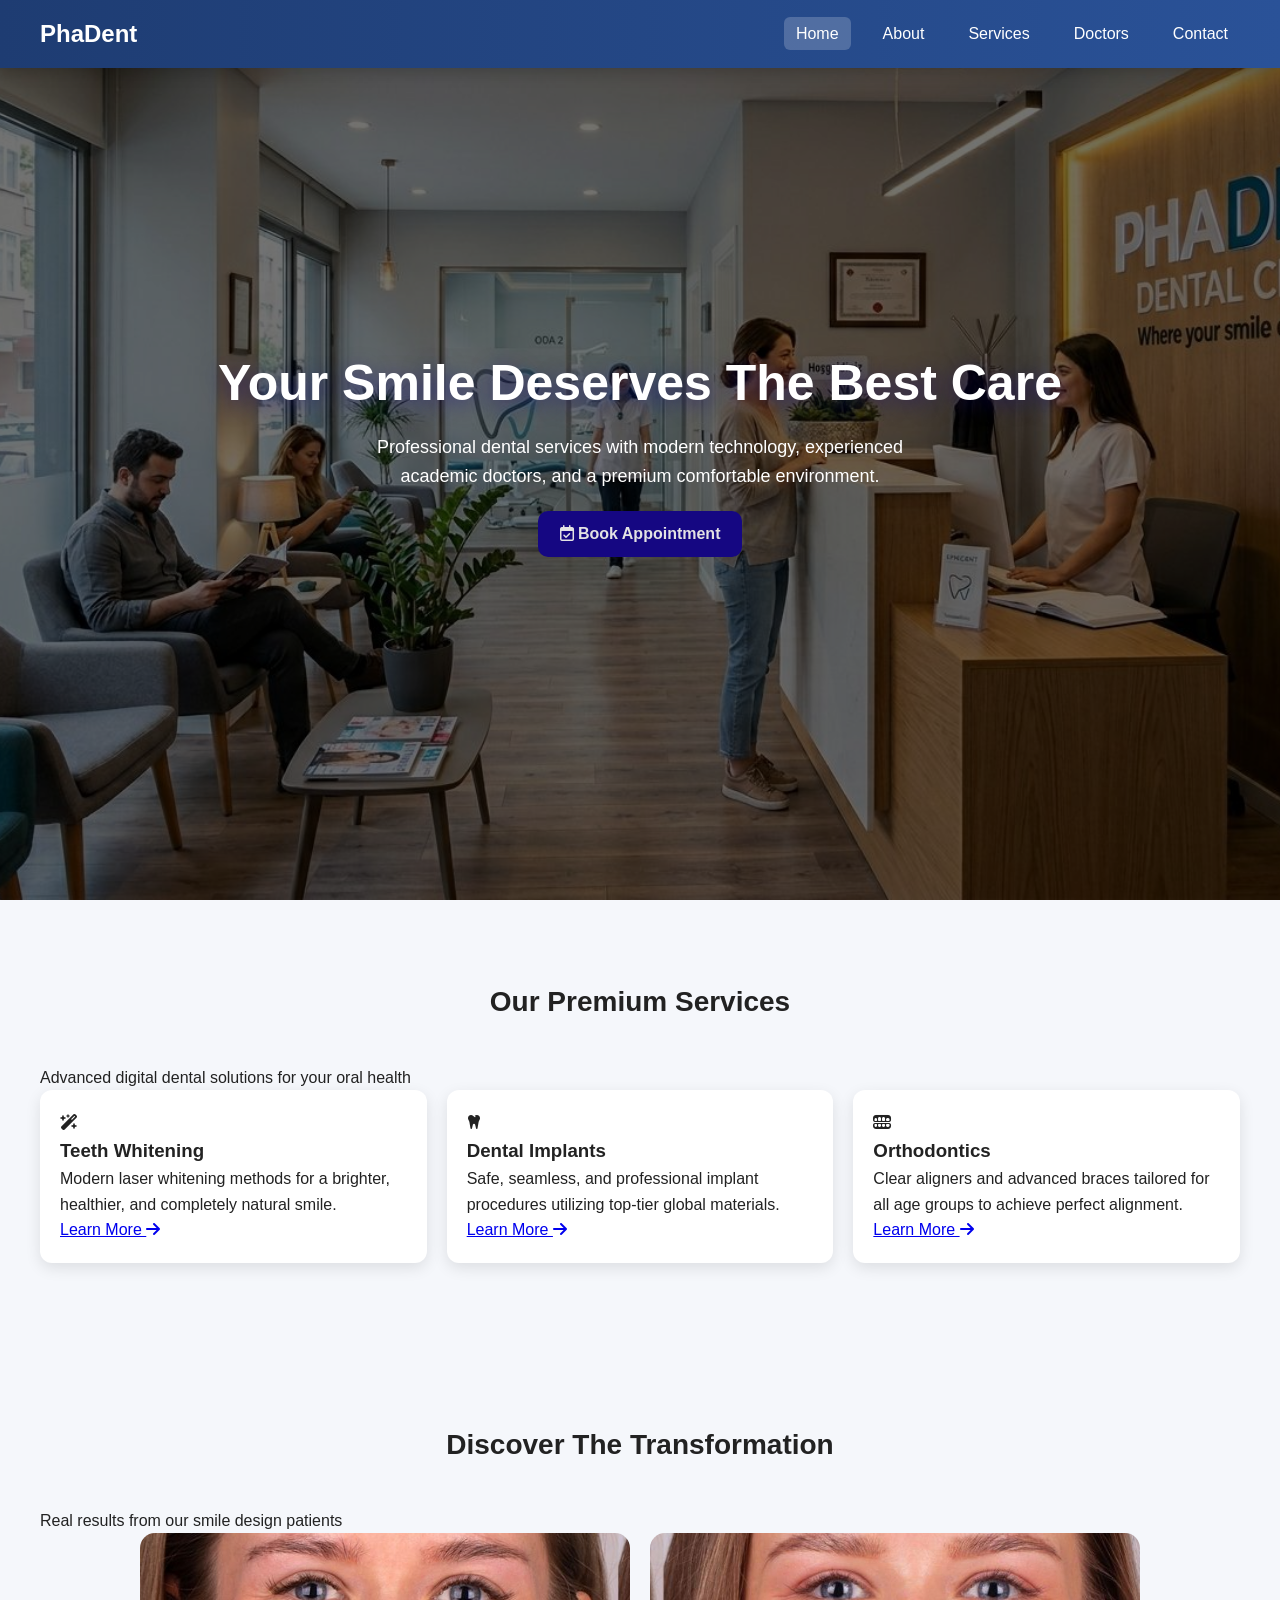
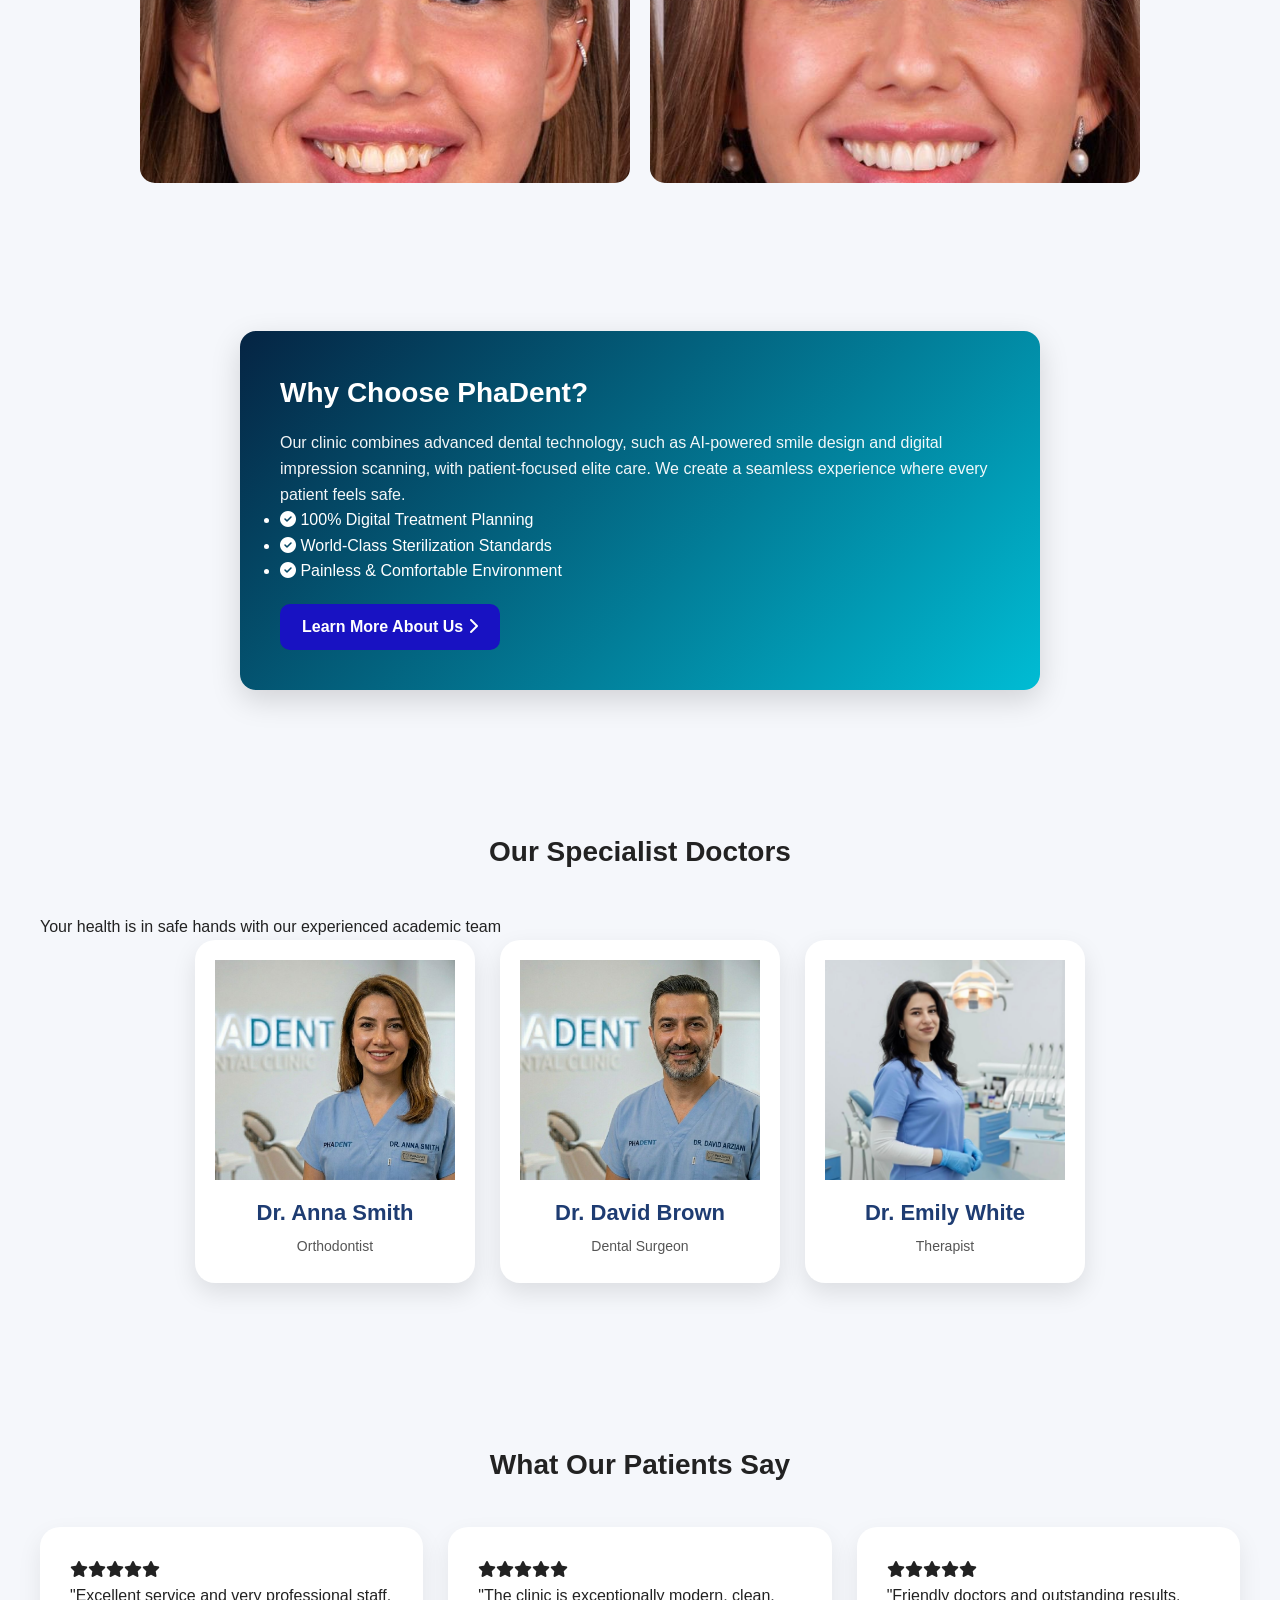
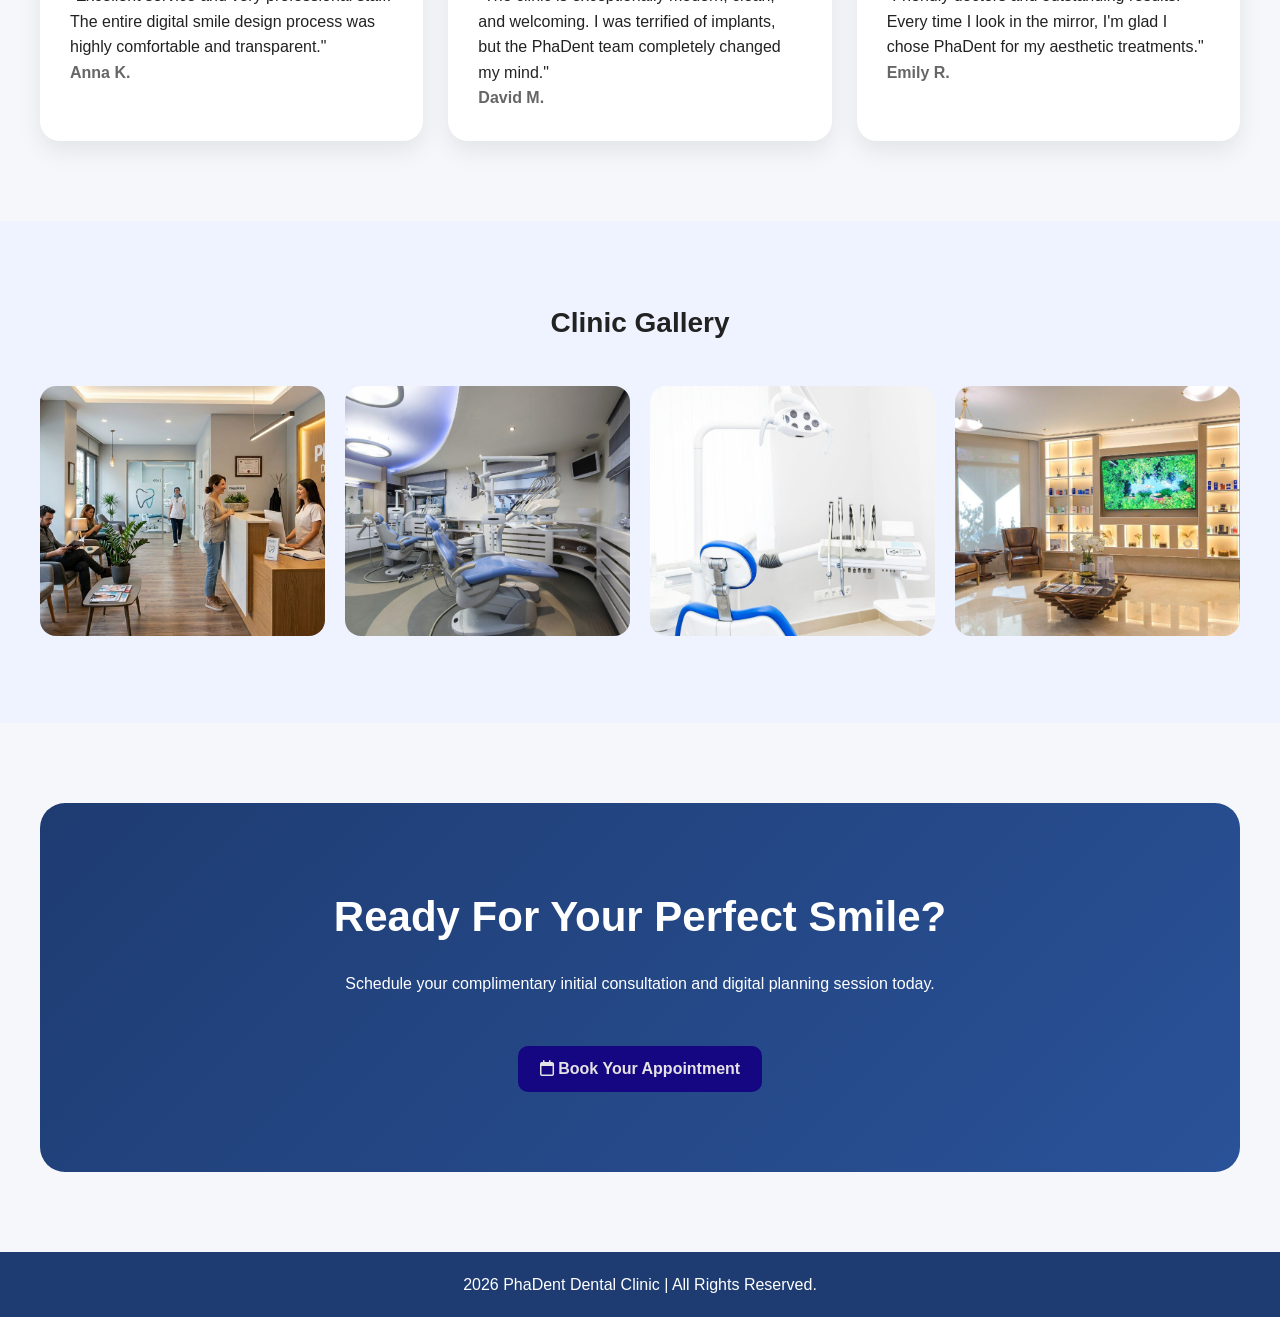
==== commit c69dbbf6: "home page updates" ====
--- a/index.html
+++ b/index.html
@@ -35,14 +35,7 @@
     <main>
         <!-- 1. HERO SECTION (Cinematic Video Background) -->
         <section class="hero">
-            <div class="video-background">
-                <video autoplay loop muted playsinline>
-                    <source src="videos/clinic-hero-bg.mp4" type="video/mp4">
-                    <!-- Fallback image if video fails to load -->
-                    <img src="images/hero-fallback.jpg" alt="PhaDent Clinic">
-                </video>
-                <div class="video-overlay"></div>
-            </div>
+
 
             <div class="hero-content">
                 <h2>Your Smile Deserves The Best Care</h2>
@@ -92,40 +85,39 @@
 
             <div class="before-after-container">
                 <div class="img-container before-img">
-                    <img src="images/before-teeth.jpg" alt="Before Treatment">
-                </div>
+                    <img src="images/before-teeth.jpeg" alt="Before Treatment">
+                </div>
+
                 <div class="img-container after-img">
-                    <img src="images/after-teeth.jpg" alt="After Treatment">
-                </div>
-                <!-- Interactive slider range input -->
-                <input type="range" min="0" max="100" value="50" class="slider" id="beforeAfterSlider">
-                <div class="slider-button"></div>
+                    <img src="images/after-teeth.jpeg" alt="After Treatment">
+                </div>
             </div>
         </section>
 
         <!-- 3. ABOUT SECTION -->
-        <section class="about-preview">
-            <div class="about-container">
-                <div class="about-image">
-                    <img src="images/clinic-interior.jpg" alt="PhaDent Modern Clinic Interior">
-                </div>
-                <div class="about-text">
-                    <h2>Why Choose PhaDent?</h2>
-                    <p>
-                        Our clinic combines advanced dental technology, such as AI-powered smile design
-                        and digital impression scanning, with patient-focused elite care.
-                        We create a seamless experience where every patient feels safe.
-                    </p>
-                    <ul class="about-features">
-                        <li><i class="fa-solid fa-circle-check"></i> 100% Digital Treatment Planning</li>
-                        <li><i class="fa-solid fa-circle-check"></i> World-Class Sterilization Standards</li>
-                        <li><i class="fa-solid fa-circle-check"></i> Painless & Comfortable Environment</li>
-                    </ul>
-                    <a href="about.html" class="btn-secondary">
-                        Learn More About Us <i class="fa-solid fa-chevron-right"></i>
-                    </a>
-                </div>
-            </div>
+
+        <div class="why-card">
+
+            <h2>Why Choose PhaDent?</h2>
+
+            <p>
+                Our clinic combines advanced dental technology, such as AI-powered smile design
+                and digital impression scanning, with patient-focused elite care.
+                We create a seamless experience where every patient feels safe.
+            </p>
+
+            <ul class="about-features">
+                <li><i class="fa-solid fa-circle-check"></i> 100% Digital Treatment Planning</li>
+                <li><i class="fa-solid fa-circle-check"></i> World-Class Sterilization Standards</li>
+                <li><i class="fa-solid fa-circle-check"></i> Painless & Comfortable Environment</li>
+            </ul>
+
+            <a href="about.html" class="btn btn-secondary">
+                Learn More About Us <i class="fa-solid fa-chevron-right"></i>
+            </a>
+
+        </div>
+        </div>
         </section>
 
         <!-- 4. DOCTORS SECTION -->
@@ -136,7 +128,7 @@
             <div class="doctor-container">
                 <article class="doctor-card">
                     <div class="doctor-img">
-                        <img src="images/doctor-anna.jpg" alt="Dr. Anna Smith">
+                        <img src="images/doctor1.jpeg" alt="Dr. Anna Smith">
                     </div>
                     <h3>Dr. Anna Smith</h3>
                     <p class="specialty">Orthodontist</p>
@@ -144,7 +136,7 @@
 
                 <article class="doctor-card">
                     <div class="doctor-img">
-                        <img src="images/doctor-david.jpg" alt="Dr. David Brown">
+                        <img src="images/doctor2.jpeg" alt="Dr. David Brown">
                     </div>
                     <h3>Dr. David Brown</h3>
                     <p class="specialty">Dental Surgeon</p>
@@ -152,7 +144,7 @@
 
                 <article class="doctor-card">
                     <div class="doctor-img">
-                        <img src="images/doctor-emily.jpg" alt="Dr. Emily White">
+                        <img src="images/doctor3.jpeg" alt="Dr. Emily White">
                     </div>
                     <h3>Dr. Emily White</h3>
                     <p class="specialty">Therapist</p>
@@ -205,8 +197,9 @@
             <h2 class="section-title">Clinic Gallery</h2>
 
             <div class="gallery-grid">
-                <div class="gallery-item"><img src="images/gallery1.jpg" alt="PhaDent Clinic Reception"></div>
-                <div class="gallery-item"><img src="images/gallery2.jpg" alt="Modern Operation Room"></div>
+                <div class="gallery-item"><img src="images/PhadentDentalClinicPhoto.jpeg"
+                        alt="PhaDent Clinic Reception"></div>
+                <div class="gallery-item"><img src="images/clinic-interior.jpg" alt="Modern Operation Room"></div>
                 <div class="gallery-item"><img src="images/gallery3.jpg" alt="Advanced Dental Equipment"></div>
                 <div class="gallery-item"><img src="images/gallery4.jpg" alt="Patient Lounge Area"></div>
             </div>
--- a/css/style.css
+++ b/css/style.css
@@ -877,4 +877,105 @@
         font-size: 30px;
     }
 
+}
+
+.before-after-container {
+    display: flex;
+    justify-content: center;
+    align-items: center;
+    gap: 20px;
+
+    max-width: 1000px;
+    margin: 0 auto;
+}
+
+.img-container {
+    width: 50%;
+}
+
+.img-container img {
+    width: 100%;
+    height: 250px;
+    object-fit: cover;
+
+    border-radius: 15px;
+}
+
+.doctor-container {
+    display: flex;
+    justify-content: center;
+    gap: 25px;
+    flex-wrap: wrap;
+
+    max-width: 1100px;
+    margin: 0 auto;
+}
+
+.doctor-card {
+    width: 280px;
+
+    background: white;
+    border-radius: 20px;
+
+    overflow: hidden;
+
+    text-align: center;
+
+    box-shadow: 0 10px 25px rgba(0, 0, 0, 0.1);
+
+    transition: 0.3s;
+}
+
+.doctor-card:hover {
+    transform: translateY(-8px);
+}
+
+.doctor-img img {
+    width: 100%;
+    height: 220px;
+
+    object-fit: cover;
+
+    display: block;
+}
+
+.doctor-card h3 {
+    margin-top: 15px;
+    font-size: 22px;
+    color: #1e3c72;
+}
+
+.specialty {
+    color: #666;
+    margin: 10px 0 20px;
+}
+
+.about-image video {
+    width: 70%;
+    max-width: 00px;
+    height: auto;
+    display: block;
+    margin: 0 auto;
+    border-radius: 12px;
+}
+
+.why-card {
+    background: linear-gradient(135deg, #052443, #00bcd4);
+    color: white;
+    padding: 40px;
+    border-radius: 16px;
+    max-width: 800px;
+    margin: 60px auto;
+    box-shadow: 0 10px 30px rgba(0, 0, 0, 0.15);
+}
+
+.why-card h2 {
+    font-size: 28px;
+    margin-bottom: 15px;
+}
+
+.why-card p {
+    font-size: 16px;
+    line-height: 1.6;
+    opacity: 0.95;
 }
